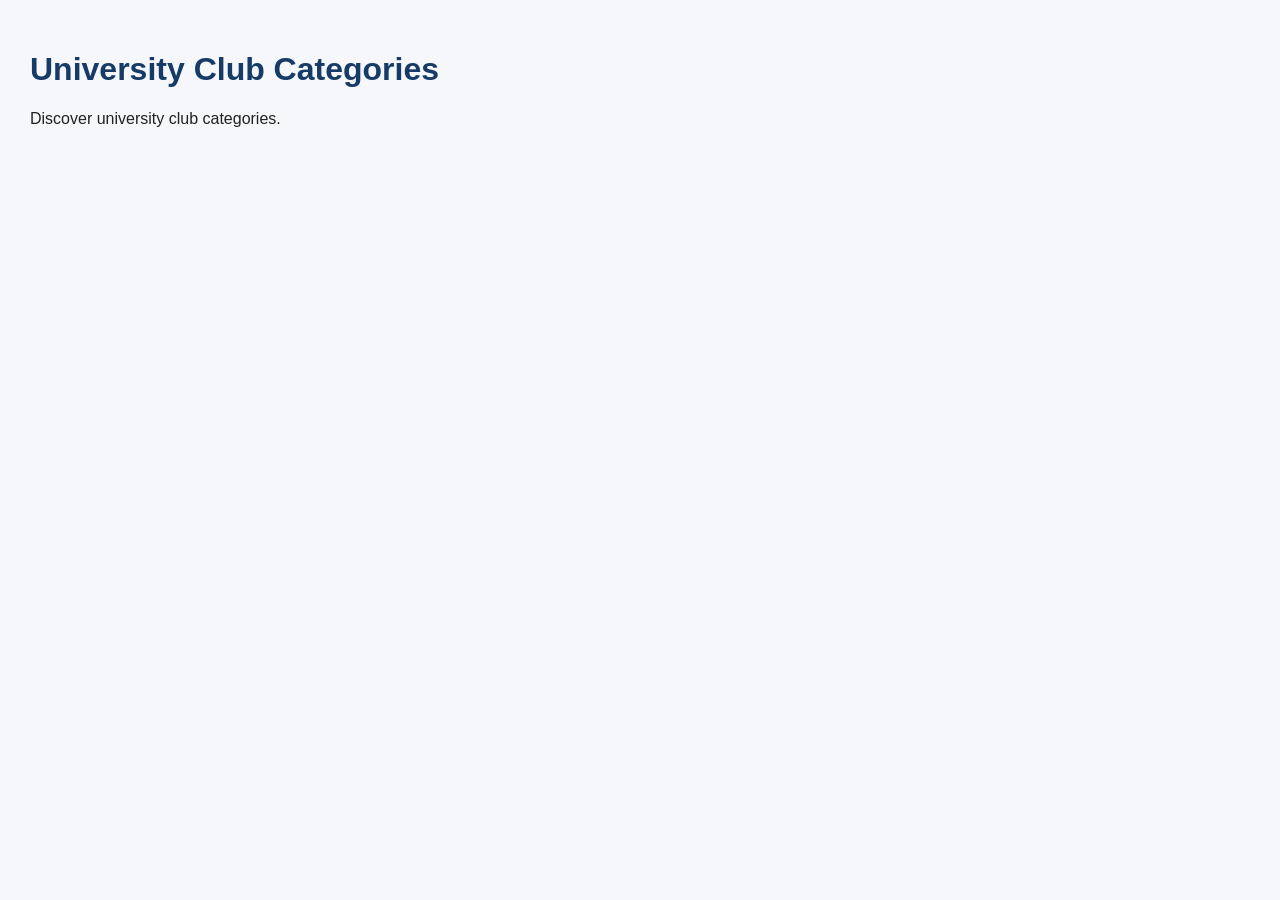
==== src/clubs.html @ 349a8a58 "chore: add initial website folder structure" ====
<!DOCTYPE html>
<html lang="en">
<head>
    <meta charset="UTF-8">
    <meta name="viewport" content="width=device-width, initial-scale=1.0">
    <title>University Club Categories</title>
    <link rel="stylesheet" href="../styles/style.css">
</head>
<body>
    <h1>University Club Categories</h1>
    <p>Discover university club categories.</p>
</body>
</html>
---- styles/style.css ----
* {
    box-sizing: border-box;
}

body {
    margin: 0;
    padding: 30px;
    font-family: Arial, sans-serif;
    background: #f5f7fa;
    color: #222;
}

h1 {
    color: #173b67;
}

@media (max-width: 768px) {
    body {
        padding: 16px;
    }
}
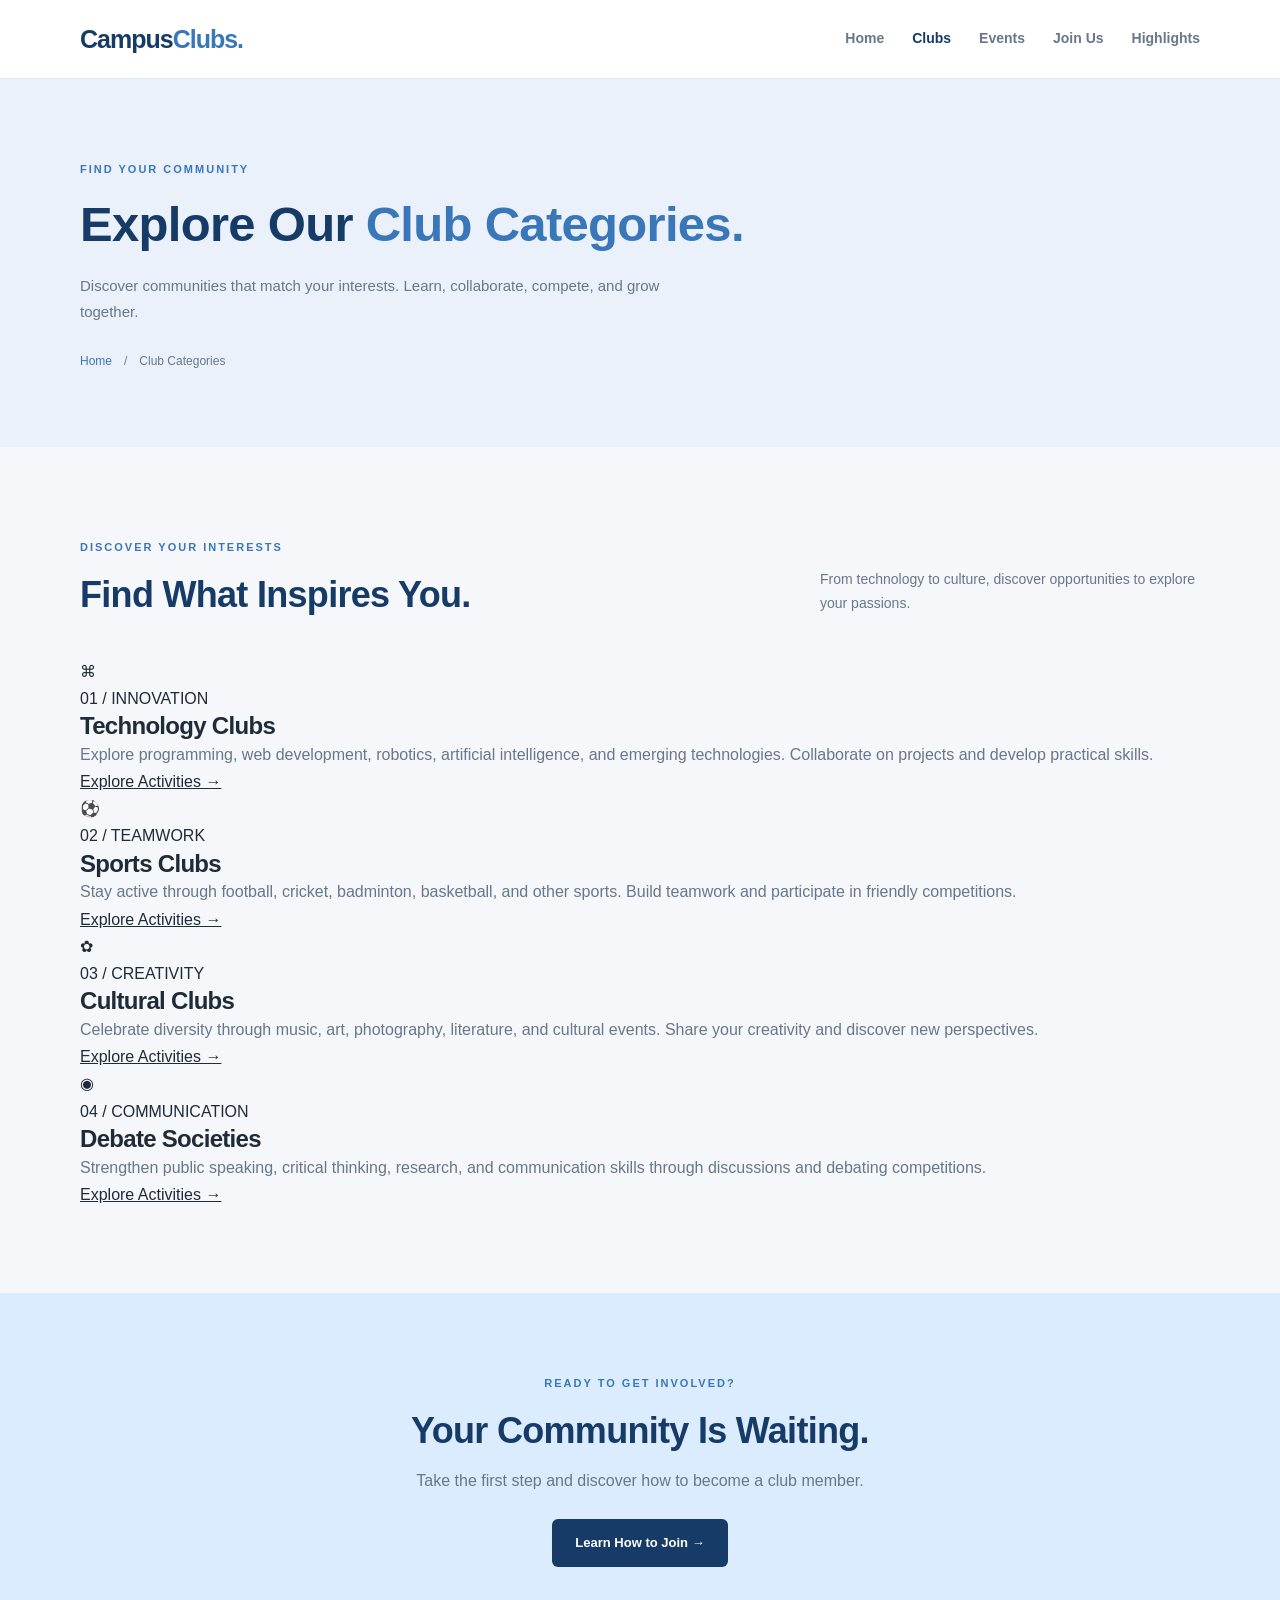
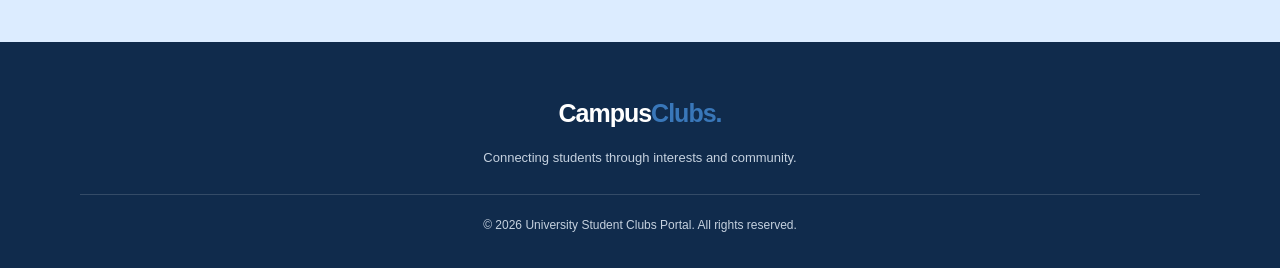
==== commit 8d954864: "feat: implement university club categories" ====
--- a/src/clubs.html
+++ b/src/clubs.html
@@ -3,11 +3,154 @@
 <head>
     <meta charset="UTF-8">
     <meta name="viewport" content="width=device-width, initial-scale=1.0">
-    <title>University Club Categories</title>
+    <meta name="description" content="Explore technology, sports, cultural and debate clubs at university.">
+    <title>Club Categories | Campus Clubs</title>
     <link rel="stylesheet" href="../styles/style.css">
 </head>
 <body>
-    <h1>University Club Categories</h1>
-    <p>Discover university club categories.</p>
+
+    <header class="site-header">
+        <div class="container nav-wrapper">
+            <a href="index.html" class="logo">
+                Campus<span>Clubs.</span>
+            </a>
+
+            <nav class="main-nav" aria-label="Main navigation">
+                <a href="index.html">Home</a>
+                <a href="clubs.html" class="active">Clubs</a>
+                <a href="events.html">Events</a>
+                <a href="join.html">Join Us</a>
+                <a href="highlights.html">Highlights</a>
+            </nav>
+        </div>
+    </header>
+
+    <main>
+
+        <section class="page-hero">
+            <div class="container">
+                <span class="eyebrow">FIND YOUR COMMUNITY</span>
+                <h1>Explore Our <span>Club Categories.</span></h1>
+                <p>
+                    Discover communities that match your interests.
+                    Learn, collaborate, compete, and grow together.
+                </p>
+                <div class="breadcrumb">
+                    <a href="index.html">Home</a>
+                    <span>/</span>
+                    <span>Club Categories</span>
+                </div>
+            </div>
+        </section>
+
+        <section class="category-section section-padding">
+            <div class="container">
+
+                <div class="section-heading">
+                    <div>
+                        <span class="eyebrow">DISCOVER YOUR INTERESTS</span>
+                        <h2>Find What Inspires You.</h2>
+                    </div>
+                    <p>
+                        From technology to culture, discover
+                        opportunities to explore your passions.
+                    </p>
+                </div>
+
+                <div class="club-grid">
+
+                    <article class="club-card">
+                        <div class="club-icon">⌘</div>
+                        <span class="club-tag">01 / INNOVATION</span>
+                        <h2>Technology Clubs</h2>
+                        <p>
+                            Explore programming, web development,
+                            robotics, artificial intelligence, and
+                            emerging technologies. Collaborate on
+                            projects and develop practical skills.
+                        </p>
+                        <a href="events.html" class="text-link">
+                            Explore Activities →
+                        </a>
+                    </article>
+
+                    <article class="club-card">
+                        <div class="club-icon">⚽</div>
+                        <span class="club-tag">02 / TEAMWORK</span>
+                        <h2>Sports Clubs</h2>
+                        <p>
+                            Stay active through football, cricket,
+                            badminton, basketball, and other sports.
+                            Build teamwork and participate in
+                            friendly competitions.
+                        </p>
+                        <a href="events.html" class="text-link">
+                            Explore Activities →
+                        </a>
+                    </article>
+
+                    <article class="club-card">
+                        <div class="club-icon">✿</div>
+                        <span class="club-tag">03 / CREATIVITY</span>
+                        <h2>Cultural Clubs</h2>
+                        <p>
+                            Celebrate diversity through music,
+                            art, photography, literature, and
+                            cultural events. Share your creativity
+                            and discover new perspectives.
+                        </p>
+                        <a href="events.html" class="text-link">
+                            Explore Activities →
+                        </a>
+                    </article>
+
+                    <article class="club-card">
+                        <div class="club-icon">◉</div>
+                        <span class="club-tag">04 / COMMUNICATION</span>
+                        <h2>Debate Societies</h2>
+                        <p>
+                            Strengthen public speaking, critical
+                            thinking, research, and communication
+                            skills through discussions and debating
+                            competitions.
+                        </p>
+                        <a href="events.html" class="text-link">
+                            Explore Activities →
+                        </a>
+                    </article>
+
+                </div>
+            </div>
+        </section>
+
+        <section class="category-cta">
+            <div class="container">
+                <span class="eyebrow">READY TO GET INVOLVED?</span>
+                <h2>Your Community Is Waiting.</h2>
+                <p>
+                    Take the first step and discover how
+                    to become a club member.
+                </p>
+                <a href="join.html" class="btn btn-primary">
+                    Learn How to Join →
+                </a>
+            </div>
+        </section>
+
+    </main>
+
+    <footer class="site-footer">
+        <div class="container footer-content">
+            <a href="index.html" class="footer-logo">
+                Campus<span>Clubs.</span>
+            </a>
+            <p>Connecting students through interests and community.</p>
+            <p class="copyright">
+                © 2026 University Student Clubs Portal.
+                All rights reserved.
+            </p>
+        </div>
+    </footer>
+
 </body>
 </html>
--- a/styles/style.css
+++ b/styles/style.css
@@ -1,21 +1,501 @@
+/* =========================================
+   UNIVERSITY STUDENT CLUBS PORTAL
+   GLOBAL DESIGN SYSTEM
+========================================= */
+
+:root {
+    --primary: #173b67;
+    --primary-dark: #102b4c;
+    --secondary: #3977b9;
+    --accent: #dcecff;
+
+    --background: #f5f7fa;
+    --surface: #ffffff;
+
+    --text: #202b38;
+    --muted: #687789;
+    --border: #e5eaf0;
+
+    --radius: 12px;
+    --container: 1120px;
+}
+
 * {
+    margin: 0;
+    padding: 0;
     box-sizing: border-box;
 }
 
+html {
+    scroll-behavior: smooth;
+}
+
 body {
-    margin: 0;
-    padding: 30px;
-    font-family: Arial, sans-serif;
-    background: #f5f7fa;
-    color: #222;
-}
-
-h1 {
-    color: #173b67;
-}
-
-@media (max-width: 768px) {
-    body {
-        padding: 16px;
-    }
-}+    font-family: Arial, Helvetica, sans-serif;
+    background: var(--background);
+    color: var(--text);
+    line-height: 1.7;
+}
+
+a {
+    color: inherit;
+}
+
+.container {
+    width: min(var(--container), 90%);
+    margin: 0 auto;
+}
+
+.section-padding {
+    padding: 85px 0;
+}
+
+/* =========================================
+   HEADER & NAVIGATION
+========================================= */
+
+.site-header {
+    background: var(--surface);
+    border-bottom: 1px solid var(--border);
+    position: relative;
+    z-index: 10;
+}
+
+.nav-wrapper {
+    min-height: 78px;
+    display: flex;
+    align-items: center;
+    justify-content: space-between;
+    gap: 30px;
+}
+
+.logo,
+.footer-logo {
+    color: var(--primary);
+    font-size: 25px;
+    font-weight: 800;
+    text-decoration: none;
+    letter-spacing: -1px;
+}
+
+.logo span,
+.footer-logo span {
+    color: var(--secondary);
+}
+
+.main-nav {
+    display: flex;
+    align-items: center;
+    flex-wrap: wrap;
+    gap: 28px;
+}
+
+.main-nav a {
+    text-decoration: none;
+    color: var(--muted);
+    font-size: 14px;
+    font-weight: 600;
+    transition: color 0.2s ease;
+}
+
+.main-nav a:hover,
+.main-nav a.active {
+    color: var(--primary);
+}
+
+/* =========================================
+   GLOBAL TYPOGRAPHY
+========================================= */
+
+.eyebrow {
+    display: inline-block;
+    color: var(--secondary);
+    font-size: 11px;
+    font-weight: 800;
+    letter-spacing: 2px;
+    margin-bottom: 16px;
+}
+
+h1,
+h2,
+h3 {
+    line-height: 1.2;
+    letter-spacing: -0.7px;
+}
+
+p {
+    color: var(--muted);
+}
+
+.section-heading {
+    display: flex;
+    justify-content: space-between;
+    align-items: end;
+    gap: 30px;
+    margin-bottom: 42px;
+}
+
+.section-heading h2 {
+    color: var(--primary);
+    font-size: 36px;
+}
+
+.section-heading > p {
+    max-width: 380px;
+    font-size: 14px;
+}
+
+/* =========================================
+   BUTTONS
+========================================= */
+
+.btn {
+    display: inline-flex;
+    justify-content: center;
+    align-items: center;
+    padding: 13px 23px;
+    border-radius: 6px;
+    text-decoration: none;
+    font-size: 13px;
+    font-weight: 700;
+    transition: all 0.2s ease;
+}
+
+.btn-primary {
+    background: var(--primary);
+    color: white;
+}
+
+.btn-primary:hover {
+    background: var(--primary-dark);
+    transform: translateY(-2px);
+}
+
+.btn-outline {
+    border: 1px solid var(--border);
+    background: white;
+    color: var(--primary);
+}
+
+.btn-outline:hover {
+    border-color: var(--primary);
+}
+
+.btn-light {
+    background: white;
+    color: var(--primary);
+}
+
+.btn-light:hover {
+    background: var(--accent);
+}
+
+/* =========================================
+   PAGE HERO - SHARED INNER PAGES
+========================================= */
+
+.page-hero {
+    background: #eaf1fa;
+    padding: 75px 0;
+}
+
+.page-hero h1 {
+    max-width: 750px;
+    font-size: 49px;
+    color: var(--primary);
+    margin-bottom: 20px;
+}
+
+.page-hero h1 span {
+    color: var(--secondary);
+}
+
+.page-hero p {
+    max-width: 620px;
+    font-size: 15px;
+}
+
+.breadcrumb {
+    display: flex;
+    gap: 12px;
+    margin-top: 27px;
+    font-size: 12px;
+    color: var(--muted);
+}
+
+.breadcrumb a {
+    color: var(--secondary);
+    text-decoration: none;
+}
+
+/* =========================================
+   SHARED CTA SECTION
+========================================= */
+
+.category-cta {
+    background: var(--accent);
+    text-align: center;
+    padding: 75px 20px;
+}
+
+.category-cta h2 {
+    color: var(--primary);
+    font-size: 36px;
+    margin-bottom: 15px;
+}
+
+.category-cta p {
+    margin-bottom: 25px;
+}
+
+/* =========================================
+   FOOTER
+========================================= */
+
+.site-footer {
+    background: var(--primary-dark);
+    padding: 50px 0 25px;
+    text-align: center;
+}
+
+.footer-logo {
+    display: inline-block;
+    color: white;
+    margin-bottom: 12px;
+}
+
+.footer-content > p {
+    color: #c5d1df;
+    font-size: 13px;
+    margin-bottom: 8px;
+}
+
+.copyright {
+    margin-top: 25px;
+    padding-top: 20px;
+    border-top: 1px solid rgba(255,255,255,0.15);
+    font-size: 12px !important;
+}
+
+/* =========================================
+   HOMEPAGE
+   TEAM LEAD
+========================================= */
+
+.home-hero {
+    background: linear-gradient(135deg, #edf4fc, #dceaff);
+    padding: 90px 0;
+}
+
+.hero-content {
+    display: grid;
+    grid-template-columns: 1.2fr 0.8fr;
+    align-items: center;
+    gap: 60px;
+}
+
+.hero-text h1 {
+    font-size: 57px;
+    color: var(--primary);
+    margin-bottom: 22px;
+    max-width: 650px;
+}
+
+.hero-text h1 span {
+    color: var(--secondary);
+    display: block;
+}
+
+.hero-text > p {
+    max-width: 550px;
+    font-size: 15px;
+    margin-bottom: 30px;
+}
+
+.hero-actions {
+    display: flex;
+    flex-wrap: wrap;
+    gap: 12px;
+}
+
+.hero-note {
+    margin-top: 27px;
+    font-size: 12px;
+    color: var(--muted);
+}
+
+.note-dot {
+    display: inline-block;
+    width: 8px;
+    height: 8px;
+    background: #3a9b70;
+    border-radius: 50%;
+    margin-right: 7px;
+}
+
+.hero-visual {
+    position: relative;
+    padding: 20px;
+}
+
+.hero-visual-card {
+    min-height: 340px;
+    padding: 40px;
+    border-radius: 18px;
+    background: var(--primary);
+    color: white;
+    display: flex;
+    flex-direction: column;
+    justify-content: center;
+    box-shadow: 0 25px 50px rgba(23, 59, 103, 0.16);
+}
+
+.visual-label {
+    font-size: 10px;
+    letter-spacing: 3px;
+    color: #c7ddf8;
+}
+
+.visual-symbol {
+    font-size: 75px;
+    color: #a7d0ff;
+    margin: 20px 0;
+}
+
+.hero-visual-card h2 {
+    font-size: 27px;
+    margin-bottom: 12px;
+}
+
+.hero-visual-card p {
+    color: #d6e3f1;
+    font-size: 13px;
+}
+
+.floating-card {
+    position: absolute;
+    bottom: -5px;
+    left: -10px;
+    background: white;
+    padding: 15px 20px;
+    border-radius: 8px;
+    box-shadow: 0 12px 35px rgba(0,0,0,0.10);
+    font-size: 12px;
+    font-weight: 700;
+    color: var(--primary);
+}
+
+.floating-card span {
+    color: var(--secondary);
+    margin-right: 8px;
+}
+
+/* Homepage Introduction */
+
+.intro-section {
+    background: white;
+}
+
+.intro-grid {
+    display: grid;
+    grid-template-columns: 1fr 1fr;
+    gap: 70px;
+    align-items: center;
+}
+
+.intro-grid h2 {
+    font-size: 42px;
+    color: var(--primary);
+    max-width: 400px;
+}
+
+.intro-grid h2 span {
+    color: var(--secondary);
+}
+
+.intro-description p {
+    margin-bottom: 15px;
+    font-size: 14px;
+}
+
+/* Homepage Explore Cards */
+
+.explore-section {
+    background: var(--background);
+}
+
+.explore-grid {
+    display: grid;
+    grid-template-columns: repeat(4, 1fr);
+    gap: 20px;
+}
+
+.explore-card {
+    background: white;
+    border: 1px solid var(--border);
+    border-radius: var(--radius);
+    padding: 25px;
+    text-decoration: none;
+    transition: transform 0.2s ease, box-shadow 0.2s ease;
+}
+
+.explore-card:hover {
+    transform: translateY(-5px);
+    box-shadow: 0 15px 30px rgba(23,59,103,0.08);
+}
+
+.card-number {
+    font-size: 11px;
+    color: var(--muted);
+}
+
+.explore-icon {
+    font-size: 30px;
+    color: var(--secondary);
+    margin: 25px 0 15px;
+}
+
+.explore-card h3 {
+    font-size: 19px;
+    color: var(--primary);
+    margin-bottom: 12px;
+}
+
+.explore-card p {
+    font-size: 13px;
+    margin-bottom: 22px;
+}
+
+.card-link {
+    color: var(--secondary);
+    font-size: 12px;
+    font-weight: 700;
+}
+
+/* Homepage CTA */
+
+.home-cta {
+    background: var(--primary);
+    padding: 75px 20px;
+    text-align: center;
+}
+
+.cta-content h2 {
+    max-width: 650px;
+    margin: 0 auto 18px;
+    font-size: 38px;
+    color: white;
+}
+
+.cta-content p {
+    color: #d6e3f1;
+    margin-bottom: 27px;
+}
+
+.cta-content .eyebrow {
+    color: #b8d8fc;
+}
+
+/* =========================================
+   TEAM LEAD CSS ENDS HERE
+========================================= */
